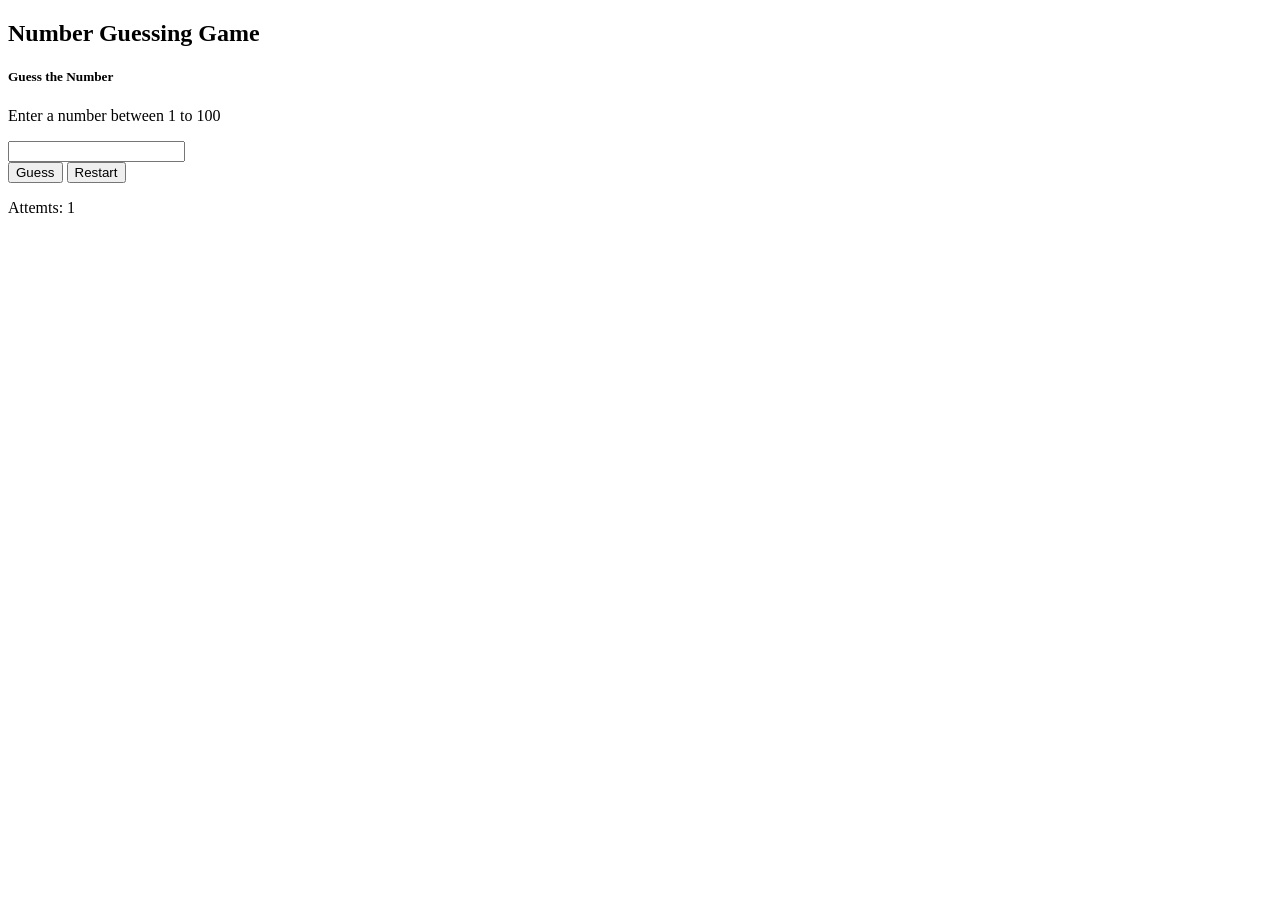
==== Projec/Second Game/numberGuessingGame.html @ 111a9ad2 "code commit" ====
<!DOCTYPE html>
<html lang="en">
<head>
    <meta charset="UTF-8">
    <meta name="viewport" content="width=device-width, initial-scale=1.0">
    <title>Number Guessing Game</title>
</head>
<body>

    <h2>Number Guessing Game</h2>

    <div class="main-container">
        <div class="game-div">
            <div class="heading-div">
                <h5>Guess the Number</h5>
                <p>Enter a number between 1 to 100</p>
            </div>

            <div class="input-number-div">
                <input type="text" />
            </div>

            <div class="btn-div">
                <button>Guess</button>
                <button>Restart</button>
            </div>

            <div class="result-div">

            </div>
            
            <div class="attemts-div">
                <p>Attemts: 1</p>
            </div>
        </div>
    </div>
    
</body>
</html>
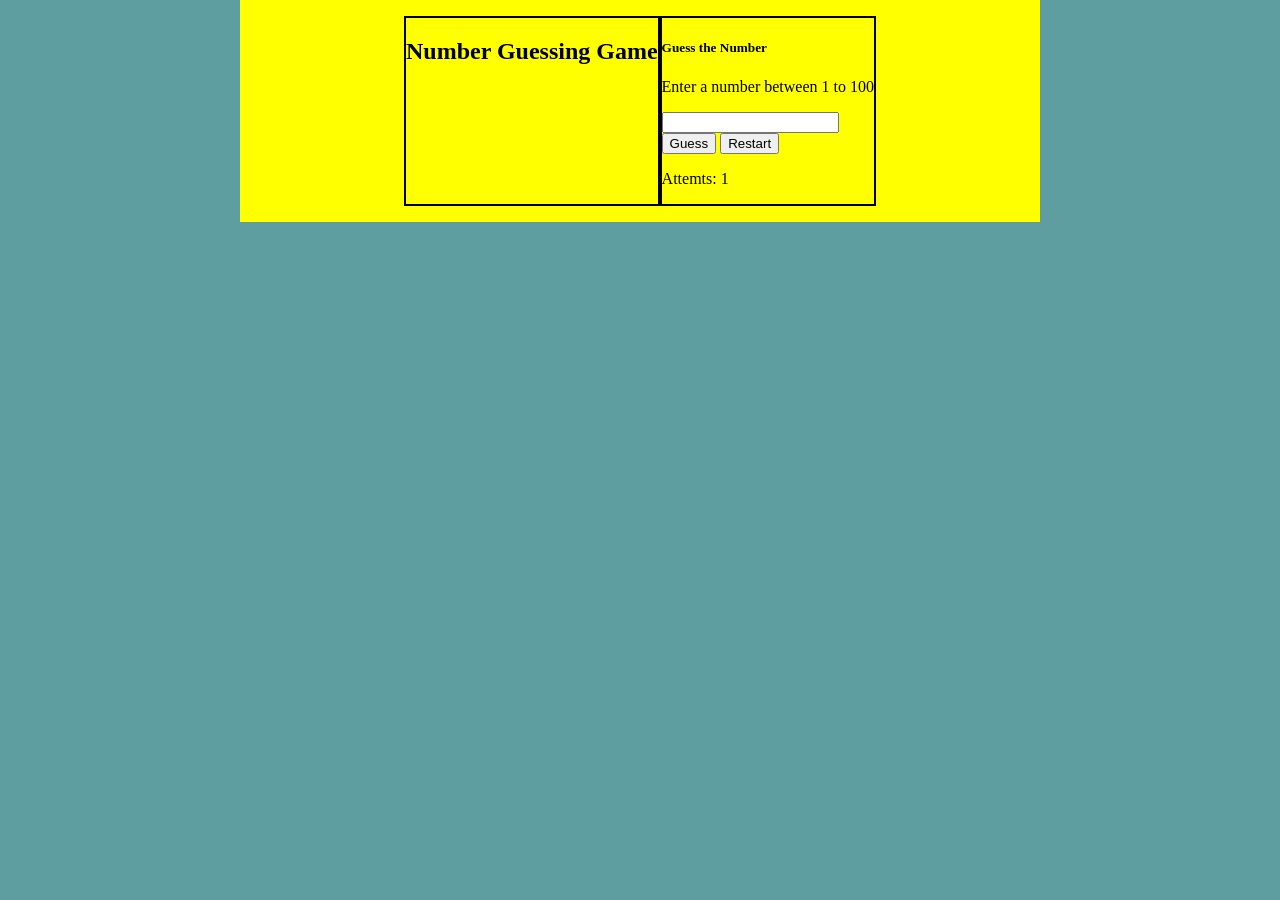
==== commit 4ed238e8: "code update" ====
--- a/Projec/Second Game/numberGuessingGame.html
+++ b/Projec/Second Game/numberGuessingGame.html
@@ -3,37 +3,47 @@
 <head>
     <meta charset="UTF-8">
     <meta name="viewport" content="width=device-width, initial-scale=1.0">
+    <link rel="stylesheet" href="style.css" />
     <title>Number Guessing Game</title>
 </head>
 <body>
 
-    <h2>Number Guessing Game</h2>
+    <div class="parent-container">
+        <div class="main-heading-div">
+            <h2>Number Guessing Game</h2>
+        </div>
 
-    <div class="main-container">
-        <div class="game-div">
-            <div class="heading-div">
-                <h5>Guess the Number</h5>
-                <p>Enter a number between 1 to 100</p>
-            </div>
+        <div class="main-container">
+            <div class="game-div">
+                <div class="heading-div">
+                    <h5>Guess the Number</h5>
+                    <p>Enter a number between 1 to 100</p>
+                </div>
 
-            <div class="input-number-div">
-                <input type="text" />
-            </div>
+                <div class="input-number-div">
+                    <input type="text" />
+                </div>
 
-            <div class="btn-div">
-                <button>Guess</button>
-                <button>Restart</button>
-            </div>
+                <div class="btn-div">
+                    <button>Guess</button>
+                    <button>Restart</button>
+                </div>
 
-            <div class="result-div">
+                <div class="result-div">
 
-            </div>
-            
-            <div class="attemts-div">
-                <p>Attemts: 1</p>
+                </div>
+                
+                <div class="attemts-div">
+                    <p>Attemts: 1</p>
+                </div>
             </div>
         </div>
+
     </div>
+
+    
+
+   
     
 </body>
 </html>
--- a/Projec/Second Game/style.css
+++ b/Projec/Second Game/style.css
@@ -0,0 +1,30 @@
+body {
+    margin: 0px;
+    padding: 0px;
+    box-sizing: border-box;
+    background-color: cadetblue;
+    display: flex;
+    justify-content: center;
+}
+
+.parent-container {
+    width: 60%;
+    height: 100%;
+    display: flex;
+    justify-content: center;
+    padding: 1rem;
+    background: yellow;
+}
+
+.main-heading-div {
+    border: 2px solid black;
+}
+
+.main-container {
+    border: 2px solid black;
+}
+
+
+
+
+
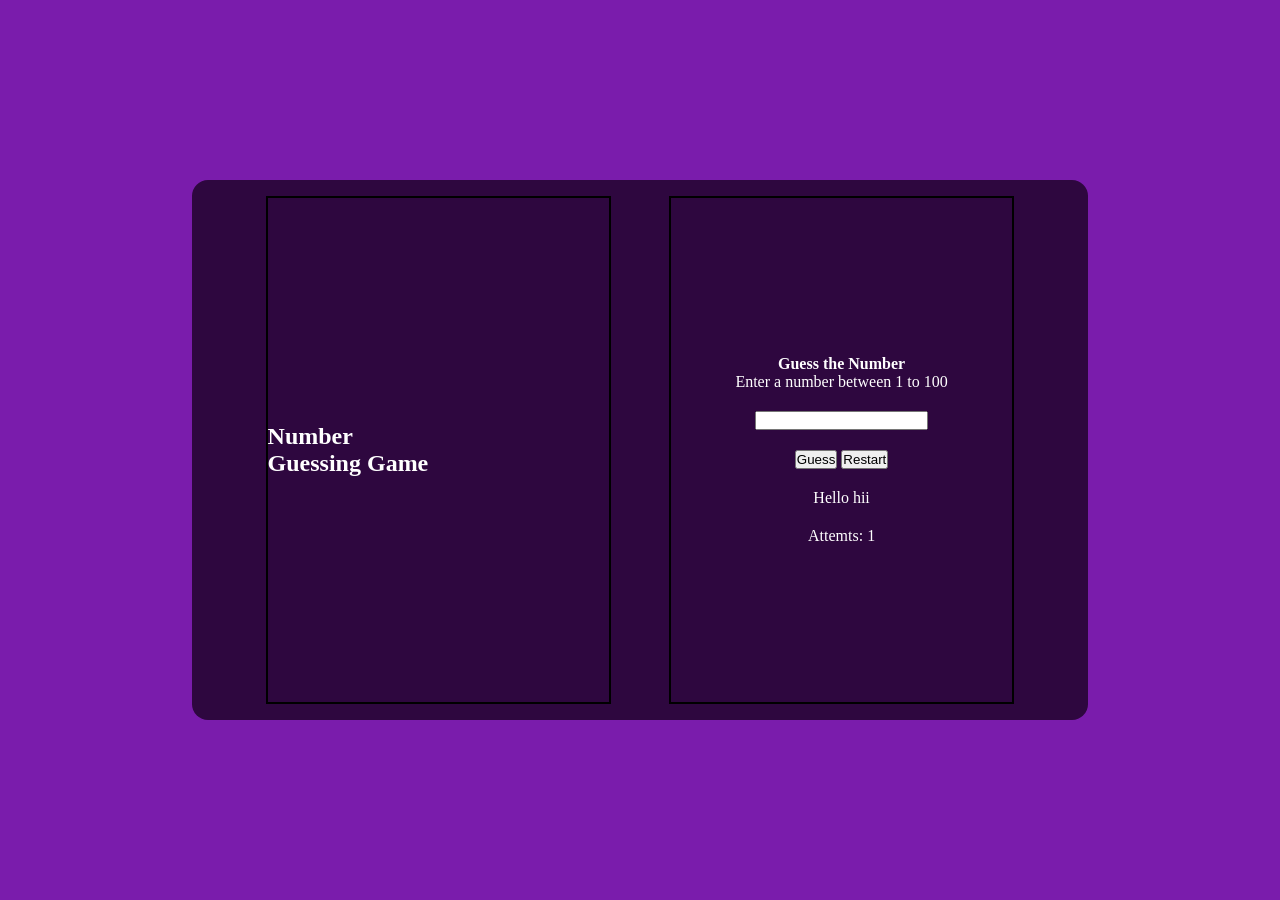
==== commit a6987766: "update" ====
--- a/Projec/Second Game/numberGuessingGame.html
+++ b/Projec/Second Game/numberGuessingGame.html
@@ -8,42 +8,40 @@
 </head>
 <body>
 
-    <div class="parent-container">
-        <div class="main-heading-div">
-            <h2>Number Guessing Game</h2>
-        </div>
+    <div class="great-div">
+        <div class="parent-container">
+            <div class="main-heading-div">
+                <h2><span>Number</span> <br/> Guessing Game</h2>
+            </div>
 
-        <div class="main-container">
-            <div class="game-div">
-                <div class="heading-div">
-                    <h5>Guess the Number</h5>
-                    <p>Enter a number between 1 to 100</p>
-                </div>
+            <div class="main-container">
+                <!-- <div class="game-div"> -->
+                    <div class="heading-div">
+                        <h4>Guess the Number</h4>
+                        <p>Enter a number between 1 to 100</p>
+                    </div>
 
-                <div class="input-number-div">
-                    <input type="text" />
-                </div>
+                    <div class="input-number-div">
+                        <input type="text" />
+                    </div>
 
-                <div class="btn-div">
-                    <button>Guess</button>
-                    <button>Restart</button>
-                </div>
+                    <div class="btn-div">
+                        <button>Guess</button>
+                        <button>Restart</button>
+                    </div>
 
-                <div class="result-div">
-
-                </div>
-                
-                <div class="attemts-div">
-                    <p>Attemts: 1</p>
-                </div>
+                    <div class="result-div">
+                        <p>Hello hii</p>
+                    </div>
+                    
+                    <div class="attemts-div">
+                        <p>Attemts: 1</p>
+                    </div>
+                <!-- </div> -->
             </div>
         </div>
 
     </div>
-
-    
-
-   
     
 </body>
 </html>
--- a/Projec/Second Game/style.css
+++ b/Projec/Second Game/style.css
@@ -1,27 +1,54 @@
+* {
+    margin: 0;
+    padding: 0;
+    box-sizing: border-box;
+}
+
 body {
-    margin: 0px;
-    padding: 0px;
-    box-sizing: border-box;
-    background-color: cadetblue;
+    background-color: #7A1CAC;
+}
+
+.great-div {
+    width: 100%;
+    height: 100vh;
     display: flex;
+    flex-direction: column;
     justify-content: center;
+    align-items: center;
 }
 
 .parent-container {
-    width: 60%;
-    height: 100%;
+    width: 70%;
+    height: 60%;
     display: flex;
-    justify-content: center;
+    justify-content: space-evenly;
     padding: 1rem;
-    background: yellow;
+    background: #2E073F;
+    color: white;
+    box-shadow: -20px 10px 90px #2e073f(248, 245, 245, 0.74);
+    border-radius: 1rem;
 }
 
 .main-heading-div {
     border: 2px solid black;
+    width: 40%;
+    text-align: left;
+    display: flex;
+    justify-content: left;
+    align-items: center;
 }
 
 .main-container {
     border: 2px solid black;
+    width: 40%;
+    display: flex;
+    flex-direction: column;
+    justify-content: center;
+    align-items: center;
+    text-align: center;
+}
+.heading-div, .input-number-div, .btn-div, .result-div, .attemts-div {
+    margin: 10px 0px;
 }
 
 
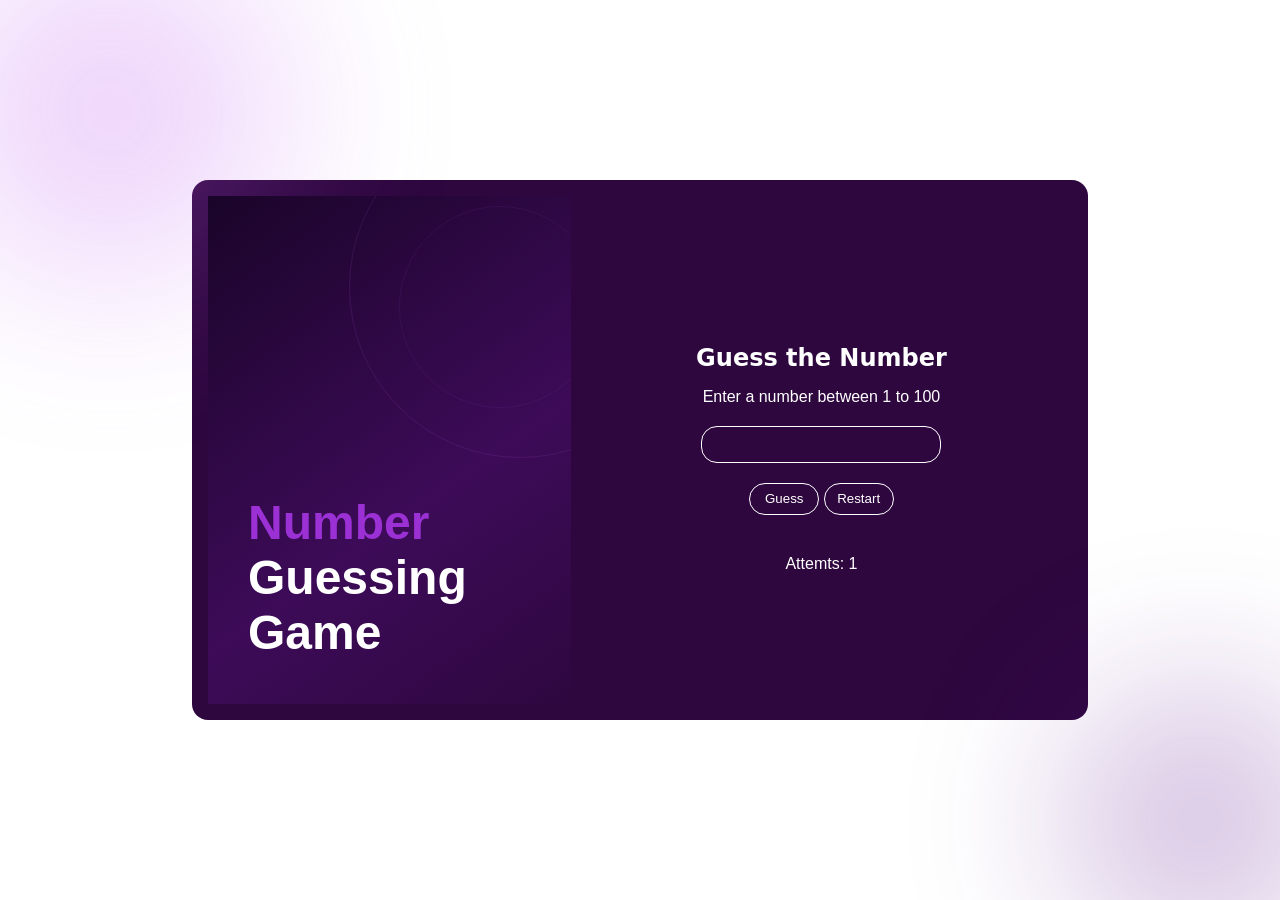
==== commit 03fa1628: "/code update" ====
--- a/Projec/Second Game/numberGuessingGame.html
+++ b/Projec/Second Game/numberGuessingGame.html
@@ -10,38 +10,77 @@
 
     <div class="great-div">
         <div class="parent-container">
-            <div class="main-heading-div">
+            <div class="main-heading-div left-panel">
                 <h2><span>Number</span> <br/> Guessing Game</h2>
             </div>
 
-            <div class="main-container">
-                <!-- <div class="game-div"> -->
+            <div class="main-container right-panel">
                     <div class="heading-div">
                         <h4>Guess the Number</h4>
                         <p>Enter a number between 1 to 100</p>
                     </div>
 
                     <div class="input-number-div">
-                        <input type="text" />
+                        <input type="text" id="guessInput" />
                     </div>
 
                     <div class="btn-div">
-                        <button>Guess</button>
-                        <button>Restart</button>
+                        <button onclick="checkGuess()">Guess</button>
+                        <button onclick="resetGame()">Restart</button>
                     </div>
 
                     <div class="result-div">
-                        <p>Hello hii</p>
+                        <p id="message"></p>
                     </div>
                     
                     <div class="attemts-div">
-                        <p>Attemts: 1</p>
+                        <p id="attempts">Attemts: 1</p>
                     </div>
-                <!-- </div> -->
             </div>
         </div>
+    </div>
 
+    <script src="script.js"></script>
+  
+
+    <!-- <div class="card">
+    Left Panel
+    <div class="left-panel">
+        <div class="decorative-number" id="decorNum">?</div>
+        <div class="badge">1 – 100</div>
+        <h1>Number<br><span>Guessing</span><br>Game</h1>
+        <p class="tagline">Test your intuition. Find the hidden number.</p>
     </div>
+ 
+    <div class="divider"></div>
+ 
+    Right Panel
+    <div class="right-panel">
+        <div class="game-title">Guess the Number</div>
+        <div class="game-subtitle">Enter a number between 1 and 100</div>
+ 
+        <div class="input-wrap">
+            <input type="number" id="guessInput" min="1" max="100" placeholder="Your guess…" />
+        </div>
+ 
+        <div class="btn-row">
+            <button class="btn btn-primary" id="guessBtn">Guess</button>
+            <button class="btn btn-secondary" id="restartBtn">Restart</button>
+        </div>
+ 
+        <div class="feedback-area">
+            <span class="result-text" id="resultText">Pick a number and take your shot!</span>
+            <div class="attempts-badge">
+                <div class="dot" id="dot"></div>
+                <span id="attemptsText">0 attempts</span>
+            </div>
+        </div>
+ 
+        <div class="range-hint">
+            <div class="bar" id="rangeBar"></div>
+        </div>
+    </div>
+    </div> -->
     
 </body>
 </html>
--- a/Projec/Second Game/style.css
+++ b/Projec/Second Game/style.css
@@ -2,10 +2,6 @@
     margin: 0;
     padding: 0;
     box-sizing: border-box;
-}
-
-body {
-    background-color: #7A1CAC;
 }
 
 .great-div {
@@ -30,7 +26,7 @@
 }
 
 .main-heading-div {
-    border: 2px solid black;
+    /* border: 2px solid black; */
     width: 40%;
     text-align: left;
     display: flex;
@@ -38,8 +34,16 @@
     align-items: center;
 }
 
+.left-panel h2 {
+    font-size: 48px;
+}
+
+.left-panel h2 span {
+    color: #9b30d4;
+}
+
 .main-container {
-    border: 2px solid black;
+    /* border: 2px solid black; */
     width: 40%;
     display: flex;
     flex-direction: column;
@@ -47,11 +51,393 @@
     align-items: center;
     text-align: center;
 }
+
 .heading-div, .input-number-div, .btn-div, .result-div, .attemts-div {
     margin: 10px 0px;
 }
 
-
-
-
-
+.heading-div h4 {
+    font-size: 24px;
+    margin: 16px 0px;
+    font-family:system-ui, -apple-system, BlinkMacSystemFont, 'Segoe UI', Roboto, Oxygen, Ubuntu, Cantarell, 'Open Sans', 'Helvetica Neue', sans-serif;
+}
+
+.input-number-div input {
+    background: transparent;
+    border: none;
+    border: 1px solid white;
+    padding: 10px;
+    border-radius: 16px;
+    width: 240px;
+    color: white;
+}
+
+.btn-div button {
+    width: 70px;
+    height: 32px;
+    border: none;
+    background-color: transparent;
+    border: 1px solid white;
+    color: white;
+    border-radius: 16px;
+}
+
+.btn-div button:hover {
+    background: white;
+    color: #2E073F;
+    cursor: pointer;
+    transition: 2ms all;
+}
+
+
+
+
+
+
+
+
+
+
+
+
+         :root {
+            --purple-bg: #7A1CAC;
+            --deep-purple: #2E073F;
+            --mid-purple: #4a0e6b;
+            --light-purple: #9b30d4;
+            --accent: #c060f0;
+            --glow: rgba(192, 96, 240, 0.4);
+            --white: #f5f0ff;
+            --white-dim: rgba(245, 240, 255, 0.55);
+        }
+ 
+        * {
+            margin: 0;
+            padding: 0;
+            box-sizing: border-box;
+        }
+ 
+        body {
+            /* background-color: var(--purple-bg); */
+            min-height: 100vh;
+            display: flex;
+            align-items: center;
+            justify-content: center;
+            font-family: 'DM Sans', sans-serif;
+            overflow: hidden;
+        }
+ 
+        /* Animated background orbs */
+        body::before, body::after {
+            content: '';
+            position: fixed;
+            border-radius: 50%;
+            filter: blur(80px);
+            opacity: 0.35;
+            animation: float 8s ease-in-out infinite;
+            pointer-events: none;
+        }
+        body::before {
+            width: 420px; height: 420px;
+            background: radial-gradient(circle, #c060f0, transparent);
+            top: -100px; left: -100px;
+        }
+        body::after {
+            width: 320px; height: 320px;
+            background: radial-gradient(circle, #5a0e8c, transparent);
+            bottom: -80px; right: -80px;
+            animation-delay: -4s;
+        }
+ 
+        @keyframes float {
+            0%, 100% { transform: translateY(0) scale(1); }
+            50% { transform: translateY(30px) scale(1.06); }
+        }
+ 
+        /* Card */
+        .card {
+            display: flex;
+            width: min(860px, 92vw);
+            min-height: 420px;
+            background: var(--deep-purple);
+            border-radius: 24px;
+            overflow: hidden;
+            box-shadow:
+                0 0 0 1px rgba(192, 96, 240, 0.18),
+                0 30px 80px rgba(46, 7, 63, 0.7),
+                0 0 60px rgba(122, 28, 172, 0.3);
+            animation: slideUp 0.6s cubic-bezier(0.22, 1, 0.36, 1) both;
+        }
+ 
+        @keyframes slideUp {
+            from { opacity: 0; transform: translateY(32px); }
+            to   { opacity: 1; transform: translateY(0); }
+        }
+ 
+        /* Left Panel */
+        .left-panel {
+            width: 42%;
+            background: linear-gradient(145deg, #1a0429 0%, #3d0b58 60%, #2E073F 100%);
+            display: flex;
+            flex-direction: column;
+            justify-content: flex-end;
+            padding: 44px 40px;
+            position: relative;
+            overflow: hidden;
+        }
+ 
+        /* Decorative rings */
+        .left-panel::before {
+            content: '';
+            position: absolute;
+            width: 340px; height: 340px;
+            border-radius: 50%;
+            border: 1px solid rgba(192, 96, 240, 0.12);
+            top: -80px; right: -120px;
+        }
+        .left-panel::after {
+            content: '';
+            position: absolute;
+            width: 200px; height: 200px;
+            border-radius: 50%;
+            border: 1px solid rgba(192, 96, 240, 0.08);
+            top: 10px; right: -30px;
+        }
+ 
+        .left-panel .badge {
+            display: inline-block;
+            font-size: 10px;
+            letter-spacing: 0.18em;
+            text-transform: uppercase;
+            color: var(--accent);
+            border: 1px solid rgba(192, 96, 240, 0.4);
+            border-radius: 100px;
+            padding: 4px 14px;
+            margin-bottom: 20px;
+            width: fit-content;
+        }
+ 
+        .left-panel h1 {
+            font-family: 'Playfair Display', serif;
+            font-size: clamp(2rem, 3.5vw, 2.8rem);
+            font-weight: 900;
+            color: var(--white);
+            line-height: 1.15;
+            letter-spacing: -0.01em;
+        }
+ 
+        .left-panel h1 span {
+            color: var(--accent);
+        }
+ 
+        .left-panel .tagline {
+            margin-top: 14px;
+            font-size: 13px;
+            color: var(--white-dim);
+            line-height: 1.6;
+            max-width: 200px;
+        }
+ 
+        .decorative-number {
+            position: absolute;
+            top: 28px; right: 32px;
+            font-family: 'Playfair Display', serif;
+            font-size: 96px;
+            font-weight: 900;
+            color: rgba(192, 96, 240, 0.07);
+            line-height: 1;
+            user-select: none;
+        }
+ 
+        /* Divider */
+        .divider {
+            width: 1px;
+            background: linear-gradient(to bottom, transparent, rgba(192,96,240,0.25) 30%, rgba(192,96,240,0.25) 70%, transparent);
+        }
+ 
+        /* Right Panel */
+        .right-panel {
+            flex: 1;
+            display: flex;
+            flex-direction: column;
+            justify-content: center;
+            padding: 44px 48px;
+            gap: 0;
+        }
+ 
+        .game-title {
+            font-family: 'Playfair Display', serif;
+            font-size: 26px;
+            font-weight: 700;
+            color: var(--white);
+            margin-bottom: 6px;
+        }
+ 
+        .game-subtitle {
+            font-size: 13px;
+            color: var(--white-dim);
+            margin-bottom: 28px;
+        }
+ 
+        /* Input */
+        .input-wrap {
+            position: relative;
+            margin-bottom: 20px;
+        }
+ 
+        .input-wrap input {
+            width: 100%;
+            background: rgba(255,255,255,0.04);
+            border: 1px solid rgba(192, 96, 240, 0.3);
+            border-radius: 14px;
+            padding: 14px 20px;
+            font-size: 18px;
+            font-family: 'Playfair Display', serif;
+            font-weight: 700;
+            color: var(--white);
+            text-align: center;
+            letter-spacing: 0.08em;
+            outline: none;
+            transition: border-color 0.25s, box-shadow 0.25s, background 0.25s;
+        }
+ 
+        .input-wrap input::placeholder {
+            color: rgba(245,240,255,0.2);
+            font-family: 'DM Sans', sans-serif;
+            font-weight: 300;
+            font-size: 14px;
+            letter-spacing: 0.05em;
+        }
+ 
+        .input-wrap input:focus {
+            border-color: var(--accent);
+            background: rgba(192,96,240,0.08);
+            box-shadow: 0 0 0 3px rgba(192,96,240,0.15), 0 0 20px rgba(192,96,240,0.1);
+        }
+ 
+        /* Buttons */
+        .btn-row {
+            display: flex;
+            gap: 12px;
+            margin-bottom: 24px;
+        }
+ 
+        .btn {
+            flex: 1;
+            padding: 12px 0;
+            border-radius: 12px;
+            border: none;
+            font-family: 'DM Sans', sans-serif;
+            font-size: 14px;
+            font-weight: 500;
+            cursor: pointer;
+            letter-spacing: 0.03em;
+            transition: all 0.2s;
+        }
+ 
+        .btn-primary {
+            background: linear-gradient(135deg, #9b30d4, #c060f0);
+            color: #fff;
+            box-shadow: 0 4px 20px rgba(192, 96, 240, 0.35);
+        }
+ 
+        .btn-primary:hover {
+            transform: translateY(-2px);
+            box-shadow: 0 8px 28px rgba(192, 96, 240, 0.5);
+        }
+ 
+        .btn-primary:active {
+            transform: translateY(0);
+        }
+ 
+        .btn-secondary {
+            background: transparent;
+            color: var(--white-dim);
+            border: 1px solid rgba(192, 96, 240, 0.25);
+        }
+ 
+        .btn-secondary:hover {
+            background: rgba(192,96,240,0.08);
+            color: var(--white);
+            border-color: rgba(192,96,240,0.5);
+        }
+ 
+        /* Feedback */
+        .feedback-area {
+            background: rgba(255,255,255,0.03);
+            border: 1px solid rgba(192,96,240,0.12);
+            border-radius: 12px;
+            padding: 16px 20px;
+            display: flex;
+            align-items: center;
+            justify-content: space-between;
+            gap: 12px;
+            min-height: 56px;
+        }
+ 
+        .result-text {
+            font-size: 14px;
+            color: var(--white);
+            font-weight: 400;
+            transition: color 0.3s;
+        }
+ 
+        .result-text.hint-high { color: #f87171; }
+        .result-text.hint-low  { color: #60bffa; }
+        .result-text.win       { color: #86efac; }
+ 
+        .attempts-badge {
+            display: flex;
+            align-items: center;
+            gap: 6px;
+            background: rgba(192,96,240,0.12);
+            border: 1px solid rgba(192,96,240,0.2);
+            border-radius: 100px;
+            padding: 4px 14px;
+            white-space: nowrap;
+        }
+ 
+        .attempts-badge .dot {
+            width: 6px; height: 6px;
+            border-radius: 50%;
+            background: var(--accent);
+        }
+ 
+        .attempts-badge span {
+            font-size: 12px;
+            color: var(--accent);
+            font-weight: 500;
+            letter-spacing: 0.04em;
+        }
+ 
+        /* Range hint bar */
+        .range-hint {
+            margin-top: 14px;
+            height: 3px;
+            background: rgba(255,255,255,0.06);
+            border-radius: 100px;
+            overflow: hidden;
+        }
+ 
+        .range-hint .bar {
+            height: 100%;
+            background: linear-gradient(90deg, var(--accent), #c060f0);
+            border-radius: 100px;
+            width: 100%;
+            transform-origin: left;
+            transition: transform 0.4s cubic-bezier(0.22, 1, 0.36, 1);
+        }
+ 
+        @keyframes pulse {
+            0%, 100% { opacity: 1; }
+            50% { opacity: 0.5; }
+        }
+ 
+        .win .dot { animation: pulse 1s infinite; background: #86efac; }
+ 
+        /* Responsive */
+        @media (max-width: 600px) {
+            .left-panel { display: none; }
+            .divider { display: none; }
+            .right-panel { padding: 36px 28px; }
+        }
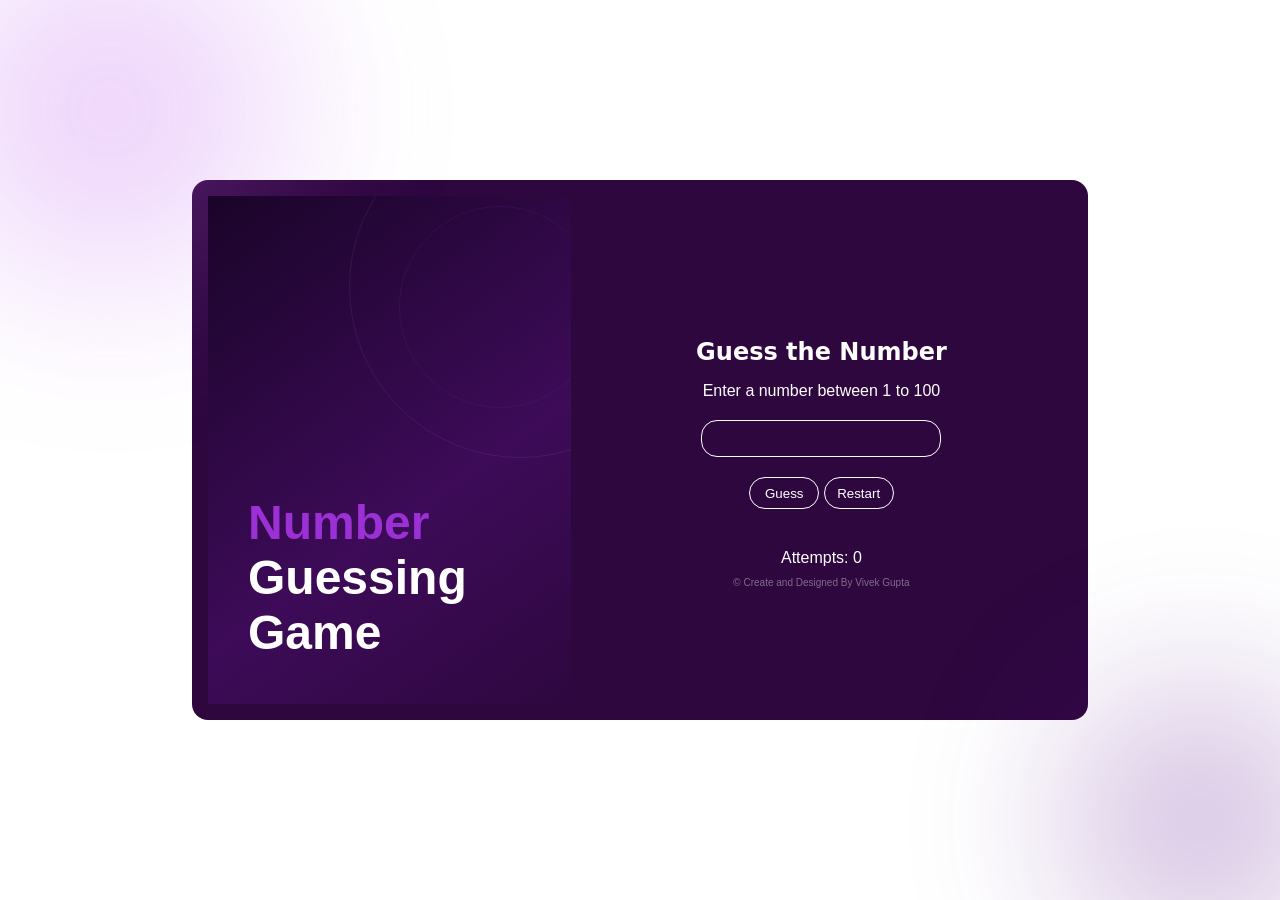
==== commit 12fdf94f: "update" ====
--- a/Projec/Second Game/numberGuessingGame.html
+++ b/Projec/Second Game/numberGuessingGame.html
@@ -34,8 +34,10 @@
                     </div>
                     
                     <div class="attemts-div">
-                        <p id="attempts">Attemts: 1</p>
+                        <p id="attempts">Attempts: 0</p>
                     </div>
+
+                    <p id="right-message"> &#169 Create and Designed By Vivek Gupta</p>
             </div>
         </div>
     </div>
--- a/Projec/Second Game/style.css
+++ b/Projec/Second Game/style.css
@@ -87,6 +87,11 @@
     color: #2E073F;
     cursor: pointer;
     transition: 2ms all;
+}
+
+#right-message {
+    font-size: 10px;
+    color: rgba(255, 255, 255, 0.402);
 }
 
 
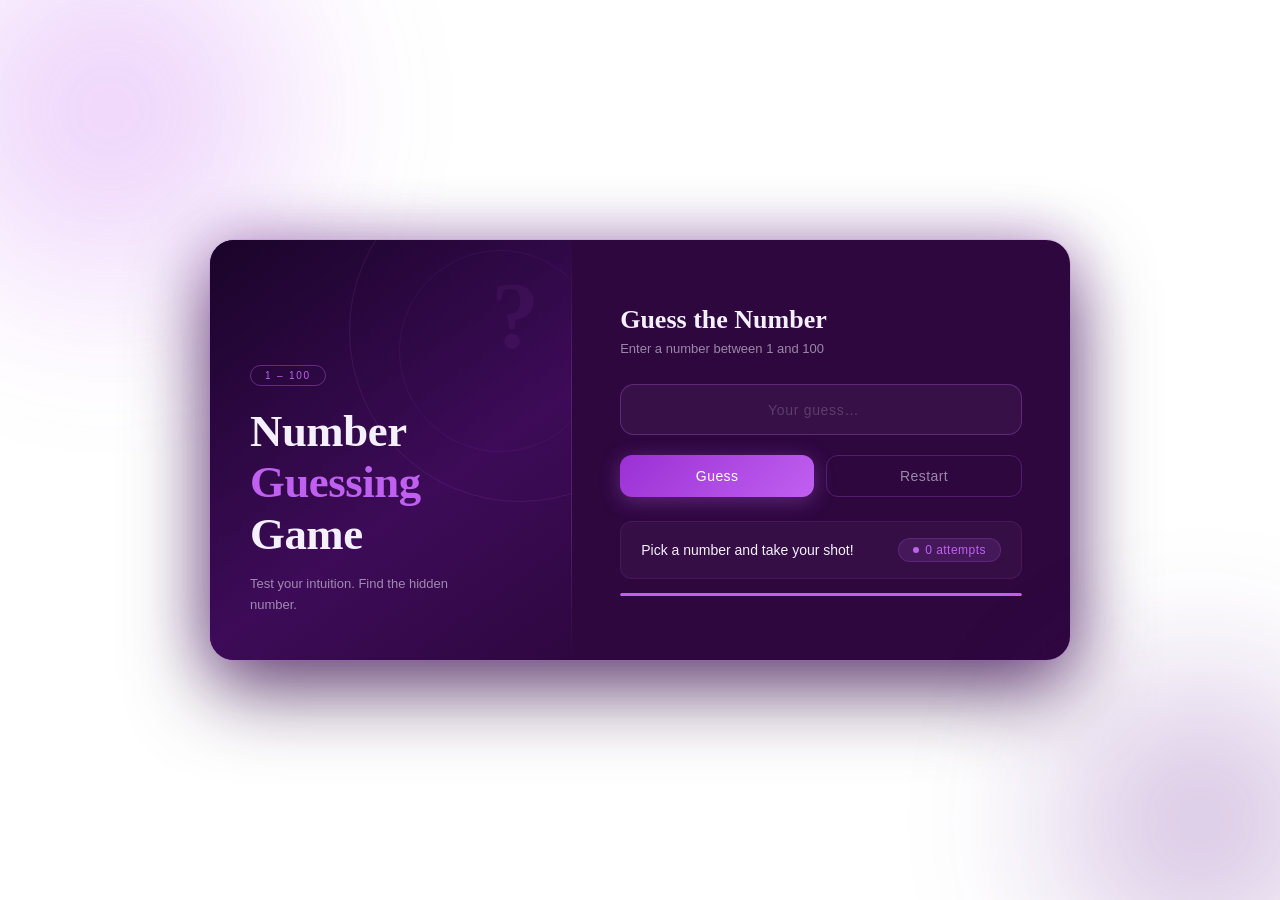
==== commit 94631945: "update code" ====
--- a/Projec/Second Game/numberGuessingGame.html
+++ b/Projec/Second Game/numberGuessingGame.html
@@ -8,7 +8,7 @@
 </head>
 <body>
 
-    <div class="great-div">
+    <!-- <div class="great-div">
         <div class="parent-container">
             <div class="main-heading-div left-panel">
                 <h2><span>Number</span> <br/> Guessing Game</h2>
@@ -40,13 +40,13 @@
                     <p id="right-message"> &#169 Create and Designed By Vivek Gupta</p>
             </div>
         </div>
-    </div>
+    </div> -->
 
     <script src="script.js"></script>
   
 
-    <!-- <div class="card">
-    Left Panel
+    <div class="card">
+    <!-- Left Panel -->
     <div class="left-panel">
         <div class="decorative-number" id="decorNum">?</div>
         <div class="badge">1 – 100</div>
@@ -56,7 +56,7 @@
  
     <div class="divider"></div>
  
-    Right Panel
+    <!-- Right Panel -->
     <div class="right-panel">
         <div class="game-title">Guess the Number</div>
         <div class="game-subtitle">Enter a number between 1 and 100</div>
@@ -82,7 +82,7 @@
             <div class="bar" id="rangeBar"></div>
         </div>
     </div>
-    </div> -->
+    </div>
     
 </body>
 </html>
--- a/Projec/Second Game/style.css
+++ b/Projec/Second Game/style.css
@@ -1,4 +1,4 @@
-* {
+/* * {
     margin: 0;
     padding: 0;
     box-sizing: border-box;
@@ -26,7 +26,6 @@
 }
 
 .main-heading-div {
-    /* border: 2px solid black; */
     width: 40%;
     text-align: left;
     display: flex;
@@ -43,7 +42,6 @@
 }
 
 .main-container {
-    /* border: 2px solid black; */
     width: 40%;
     display: flex;
     flex-direction: column;
@@ -92,7 +90,7 @@
 #right-message {
     font-size: 10px;
     color: rgba(255, 255, 255, 0.402);
-}
+} */
 
 
 
